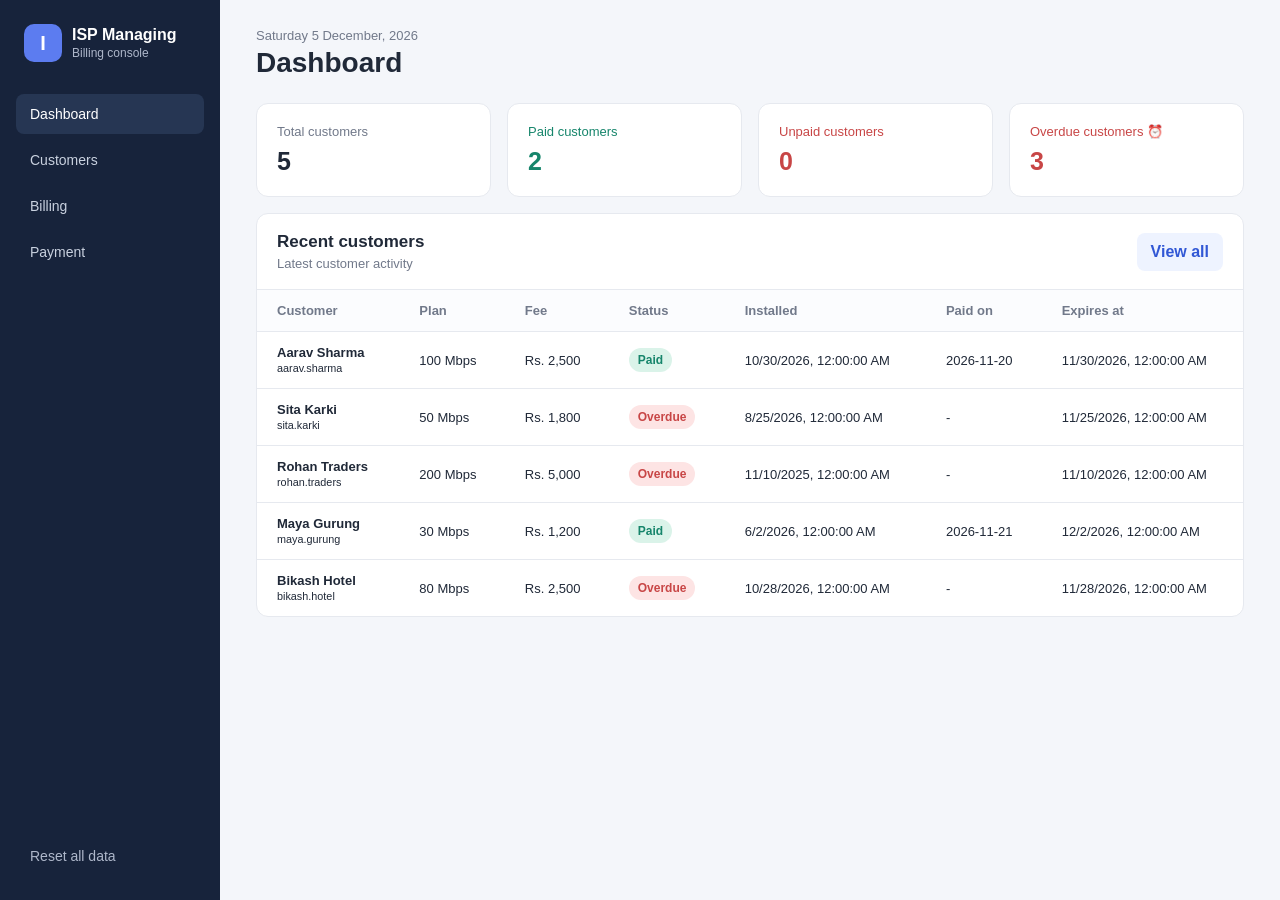
==== in.html @ a0f0c52c "Upload ISP billing website Co-authored-by: Copilot <223556219+Copilot@users.noreply.github.com>" ====
<!DOCTYPE html>
<html lang="en">
<head>
    <meta charset="UTF-8">
    <meta name="viewport" content="width=device-width, initial-scale=1.0">
    <title>ISP Managing</title>
    <meta name="theme-color" content="#17233b">
    <meta name="apple-mobile-web-app-capable" content="yes">
    <meta name="apple-mobile-web-app-status-bar-style" content="default">
    <link rel="manifest" href="manifest.webmanifest">
    <link rel="apple-touch-icon" href="icon.svg">
    <link rel="stylesheet" href="style.css">
</head>
<body>
    <aside class="sidebar">
        <div class="brand">
            <div class="brand-mark">I</div>
            <div>
                <strong>ISP Managing</strong>
                <span>Billing console</span>
            </div>
        </div>

        <nav>
            <button class="nav-item active" data-view="dashboard">Dashboard</button>
            <button class="nav-item" data-view="customers">Customers</button>
            <button class="nav-item" data-view="billing">Billing</button>
            <button class="nav-item" data-view="payments">Payment</button>
        </nav>

        <button class="nav-item reset-data" id="resetData">Reset all data</button>
    </aside>

    <main>
        <header>
            <div>
                <p class="eyebrow" id="today"></p>
                <h1 id="pageTitle">Dashboard</h1>
            </div>
            <button class="primary" id="openCustomerModal" hidden>+ Add customer</button>
        </header>

        <section class="view active" id="dashboardView">
            <div class="stats">
                <button class="stat stat-link" data-customer-status="all">
                    <span>Total customers</span>
                    <strong id="customerCount">0</strong>
                </button>
                <button class="stat stat-link dashboard-paid" data-customer-status="Paid">
                    <span>Paid customers</span>
                    <strong id="paidCount">0</strong>
                </button>
                <button class="stat stat-link dashboard-unpaid" data-customer-status="Pending">
                    <span>Unpaid customers</span>
                    <strong id="unpaidCount">0</strong>
                </button>
                <button class="stat stat-link dashboard-overdue" data-customer-status="Overdue">
                    <span>Overdue customers <span aria-hidden="true">⏰</span></span>
                    <strong id="overdueCount">0</strong>
                </button>
            </div>

            <div class="panel">
                <div class="panel-header">
                    <div>
                        <h2>Recent customers</h2>
                        <p>Latest customer activity</p>
                    </div>
                    <button class="secondary" data-go="customers">View all</button>
                </div>
                <div class="table-wrap">
                    <table>
                        <thead>
                            <tr>
                                <th>Customer</th>
                                <th>Plan</th>
                                <th>Fee</th>
                                <th>Status</th>
                                <th>Installed</th>
                                <th>Paid on</th>
                                <th>Expires at</th>
                            </tr>
                        </thead>
                        <tbody id="recentCustomerRows"></tbody>
                    </table>
                </div>
            </div>
        </section>

        <section class="view" id="customersView">
            <div class="toolbar">
                <input type="search" id="customerSearch" placeholder="Search name, phone or username...">
                <select id="statusFilter">
                    <option value="all">All statuses</option>
                    <option value="Paid">Paid</option>
                    <option value="Pending">Unpaid</option>
                    <option value="Overdue">Overdue</option>
                </select>
            </div>
            <div class="panel">
                <div class="table-wrap">
                    <table>
                        <thead>
                            <tr>
                                        <th>Username</th>
                                <th>Customer</th>
                                <th>Phone</th>
                                <th>Plan</th>
                                        <th>Duration</th>
                                <th>Fee</th>
                                <th>Status</th>
                                        <th>Installed</th>
                                        <th>Paid on</th>
                                <th>Expires at</th>
                                <th></th>
                            </tr>
                        </thead>
                        <tbody id="customerRows"></tbody>
                    </table>
                </div>
            </div>
        </section>

        <section class="view" id="billingView">
            <div class="toolbar">
                <h2>Package installation history</h2>
            </div>
            <div class="panel">
                <div class="table-wrap">
                    <table>
                        <thead>
                            <tr>
                                <th>Username</th>
                                <th>Customer</th>
                                <th>Plan</th>
                                <th>Duration</th>
                                <th>Fee</th>
                                <th>Installed at</th>
                                <th>Expires at</th>
                                <th>Status</th>
                                <th>Action</th>
                            </tr>
                        </thead>
                        <tbody id="billingRows"></tbody>
                    </table>
                </div>
            </div>
        </section>

        <section class="view" id="paymentsView">
            <div class="stats">
                <article class="stat payment-monthly">
                    <span>Monthly revenue</span>
                    <strong id="monthlyRevenue">Rs. 0</strong>
                </article>
                <article class="stat payment-yearly">
                    <span>Yearly revenue</span>
                    <strong id="yearlyRevenue">Rs. 0</strong>
                </article>
                <article class="stat payment-unpaid">
                    <span>Unpaid amount</span>
                    <strong id="unpaidAmount">Rs. 0</strong>
                </article>
                <article class="stat payment-overdue">
                    <span>Overdue amount <span aria-hidden="true">⏰</span></span>
                    <strong id="overdueAmount">Rs. 0</strong>
                </article>
                <article class="stat payment-total">
                    <span>Total revenue</span>
                    <strong id="totalRevenue">Rs. 0</strong>
                </article>
            </div>
            <div class="panel">
                <div class="panel-header">
                    <div>
                        <h2>Payment history</h2>
                        <p>Recorded customer payments</p>
                    </div>
                </div>
                <div class="table-wrap">
                    <table>
                        <thead>
                            <tr>
                                <th>Username</th>
                                <th>Customer</th>
                                <th>Payment date</th>
                                <th>Amount</th>
                            </tr>
                        </thead>
                        <tbody id="paymentRows"></tbody>
                    </table>
                </div>
            </div>
        </section>
    </main>

    <div class="modal-backdrop" id="customerModal" aria-hidden="true">
        <div class="modal">
            <div class="modal-header">
                <h2 id="customerModalTitle">Add customer</h2>
                <button class="icon-button" id="closeCustomerModal" aria-label="Close">&times;</button>
            </div>
            <form id="customerForm">
                <label>Full name<input name="name" required></label>
                <label>Phone<input name="phone" required></label>
                <label>Username<input name="username" required></label>
                <div class="initial-package-fields">
                    <h3>Initial package</h3>
                    <div class="form-grid">
                        <label>Plan
                            <select name="plan">
                                <option>30 Mbps</option>
                                <option>50 Mbps</option>
                                <option>80 Mbps</option>
                                <option>100 Mbps</option>
                                <option>200 Mbps</option>
                            </select>
                        </label>
                        <label>Fee (Rs.)<input name="fee" type="number" min="1" required></label>
                    </div>
                    <div class="form-grid">
                        <label>Duration
                            <select name="months">
                                <option value="1">1 month</option>
                                <option value="3">3 months</option>
                                <option value="6">6 months</option>
                                <option value="12">12 months</option>
                            </select>
                        </label>
                        <label>Status
                            <select name="status">
                                <option>Pending</option>
                                <option>Paid</option>
                            </select>
                        </label>
                        <label>Installed at<input name="installDate" type="datetime-local" required></label>
                        <label>Payment date<input name="paymentDate" type="date"></label>
                        <label>Expires at<input name="expiresAtPreview" type="datetime-local" readonly></label>
                    </div>
                </div>
                <button class="primary form-submit" type="submit" id="saveCustomerButton">Save customer</button>
            </form>
        </div>
    </div>

    <div class="modal-backdrop" id="packageModal" aria-hidden="true">
        <div class="modal">
            <div class="modal-header">
                <div>
                    <h2>Install package</h2>
                    <p id="packageCustomerName"></p>
                </div>
                <button class="icon-button" id="closePackageModal" aria-label="Close">&times;</button>
            </div>
            <form id="packageForm">
                <div class="form-grid">
                    <label>Plan
                        <select name="plan">
                            <option>30 Mbps</option>
                            <option>50 Mbps</option>
                            <option>80 Mbps</option>
                            <option>100 Mbps</option>
                            <option>200 Mbps</option>
                        </select>
                    </label>
                    <label>Fee (Rs.)<input name="fee" type="number" min="1" required></label>
                </div>
                <div class="form-grid">
                    <label>Duration
                        <select name="months">
                            <option value="1">1 month</option>
                            <option value="3">3 months</option>
                            <option value="6">6 months</option>
                            <option value="12">12 months</option>
                        </select>
                    </label>
                    <label>Status
                        <select name="status">
                            <option>Pending</option>
                            <option>Paid</option>
                        </select>
                    </label>
                </div>
                <div class="form-grid">
                    <label>Installed at<input name="installDate" type="datetime-local" required></label>
                    <label>Expires at<input name="expiresAtPreview" type="datetime-local" readonly></label>
                </div>
                <label>Payment date<input name="paymentDate" type="date"></label>
                <button class="primary form-submit" type="submit">Install package</button>
            </form>
        </div>
    </div>

    <script src="ff.js"></script>
</body>
</html>
---- style.css ----
:root {
    --navy: #17233b;
    --blue: #3157d5;
    --blue-light: #eef3ff;
    --green: #16856b;
    --red: #c84646;
    --amber: #9a6b11;
    --text: #202938;
    --muted: #71798a;
    --border: #e6e9ef;
    --background: #f4f6fa;
}

* { box-sizing: border-box; }
[hidden] { display: none !important; }

body {
    margin: 0;
    min-height: 100vh;
    overflow-x: hidden;
    font-family: Inter, Segoe UI, Arial, sans-serif;
    color: var(--text);
    background: var(--background);
}

.sidebar {
    position: fixed;
    inset: 0 auto 0 0;
    width: 220px;
    padding: 24px 16px;
    background: var(--navy);
    color: white;
    display: flex;
    flex-direction: column;
}

.brand {
    display: flex;
    align-items: center;
    gap: 10px;
    margin: 0 8px 32px;
}

.brand-mark {
    width: 38px;
    height: 38px;
    border-radius: 10px;
    display: grid;
    place-items: center;
    background: #5c7cf0;
    font-size: 20px;
    font-weight: 800;
}

.brand strong, .brand span { display: block; }
.brand span { color: #aeb7ca; font-size: 12px; margin-top: 2px; }

nav { display: grid; gap: 6px; }

.nav-item {
    width: 100%;
    border: 0;
    border-radius: 8px;
    padding: 12px 14px;
    background: transparent;
    color: #c9d1df;
    text-align: left;
    cursor: pointer;
    font-size: 14px;
}

.nav-item:hover, .nav-item.active { background: #263653; color: white; }
.reset-data { margin-top: auto; color: #aeb7ca; }

main {
    margin-left: 220px;
    min-height: 100vh;
    max-height: 100vh;
    overflow-y: auto;
    padding: 28px 36px;
}

header, .panel-header, .toolbar {
    display: flex;
    align-items: center;
    justify-content: space-between;
}

header { margin-bottom: 24px; }
h1 { margin: 4px 0 0; font-size: 28px; }
h2 { margin: 0; font-size: 17px; }
.eyebrow { margin: 0; color: var(--muted); font-size: 13px; }

button, input, select { font: inherit; }

.primary, .secondary {
    border: 0;
    border-radius: 8px;
    padding: 10px 14px;
    cursor: pointer;
    font-weight: 700;
}

.primary { background: var(--blue); color: white; }
.secondary { background: var(--blue-light); color: var(--blue); }
.primary:hover { background: #264abf; }

.view { display: none; }
.view.active { display: block; }

.stats {
    display: grid;
    grid-template-columns: repeat(auto-fit, minmax(190px, 1fr));
    gap: 16px;
    margin-bottom: 16px;
}

.stat {
    background: white;
    border: 1px solid var(--border);
    border-radius: 12px;
    padding: 20px;
    display: grid;
    gap: 8px;
}

.stat span { color: var(--muted); font-size: 13px; }
.stat strong { font-size: 25px; }
.stat small { color: var(--muted); }
.stat .positive { color: var(--green); }
.stat-link {
    width: 100%;
    color: var(--text);
    text-align: left;
    cursor: pointer;
}
.stat-link:hover { border-color: #b9c8fb; box-shadow: 0 3px 12px rgba(49, 87, 213, .08); }
.dashboard-paid > span, .dashboard-paid > strong { color: var(--green); }
.dashboard-unpaid > span, .dashboard-unpaid > strong,
.dashboard-overdue > span, .dashboard-overdue > strong { color: var(--red); }

.payment-monthly span { color: var(--blue); }
.payment-yearly span { color: var(--amber); }
.payment-monthly strong, .payment-yearly strong { color: var(--green); }
.payment-unpaid strong, .payment-overdue strong { color: var(--red); }

.panel {
    background: white;
    border: 1px solid var(--border);
    border-radius: 12px;
    overflow: hidden;
}

.panel-header { padding: 18px 20px; }
.panel-header p { margin: 4px 0 0; color: var(--muted); font-size: 13px; }

.toolbar { margin-bottom: 14px; gap: 12px; }
.toolbar input, .toolbar select {
    border: 1px solid var(--border);
    border-radius: 8px;
    background: white;
    padding: 10px 12px;
}
.toolbar input { width: 300px; }

.table-wrap {
    max-height: 520px;
    overflow: auto;
}
table { width: 100%; border-collapse: collapse; font-size: 13px; }
th, td { padding: 13px 20px; border-top: 1px solid var(--border); text-align: left; }
th { color: var(--muted); font-weight: 600; background: #fbfcfe; }
td { white-space: nowrap; }

.status {
    display: inline-block;
    border-radius: 999px;
    padding: 5px 9px;
    font-size: 12px;
    font-weight: 700;
}
.status-paid { background: #daf3e9; color: var(--green); }
.status-pending { background: #fff1ce; color: var(--amber); }
.status-overdue { background: #fde4e4; color: var(--red); }

.action-button {
    border: 0;
    border-radius: 6px;
    background: #edf1ff;
    color: var(--blue);
    padding: 7px 9px;
    cursor: pointer;
    margin-right: 4px;
}
.action-button.danger { background: #fff0f0; color: var(--red); }

.modal-backdrop {
    position: fixed;
    inset: 0;
    z-index: 10;
    display: none;
    place-items: center;
    overflow-y: auto;
    padding: 16px;
    background: rgba(15, 24, 43, .48);
}
.modal-backdrop.open { display: grid; }

.modal {
    width: min(520px, calc(100% - 32px));
    max-height: calc(100vh - 32px);
    max-height: calc(100dvh - 32px);
    display: flex;
    flex-direction: column;
    border-radius: 14px;
    background: white;
    padding: 20px;
    box-shadow: 0 20px 50px rgba(20, 30, 50, .25);
}
.modal-header { display: flex; justify-content: space-between; align-items: center; flex: 0 0 auto; margin-bottom: 16px; }
.icon-button { border: 0; background: transparent; font-size: 24px; cursor: pointer; color: var(--muted); }

form { display: grid; gap: 12px; }
#customerForm, #packageForm {
    min-height: 0;
    flex: 1 1 auto;
    overflow-y: auto;
    overscroll-behavior: contain;
}
form label { display: grid; gap: 7px; color: var(--muted); font-size: 13px; }
form input, form select { width: 100%; border: 1px solid var(--border); border-radius: 8px; padding: 10px; }
.form-grid { display: grid; grid-template-columns: 1fr 1fr; gap: 12px; }
.form-submit { margin-top: 4px; }
.initial-package-fields { display: grid; gap: 12px; }
.initial-package-fields h3 { margin: 4px 0 0; color: var(--text); font-size: 15px; }
.customer-name-link {
    border: 0;
    padding: 0;
    background: transparent;
    color: var(--blue);
    cursor: pointer;
    font-weight: 700;
}
.customer-name-link:hover { text-decoration: underline; }

.empty { color: var(--muted); text-align: center; padding: 30px; }

@media (max-width: 800px) {
    .sidebar { position: static; width: 100%; height: auto; padding: 12px; }
    .brand { margin-bottom: 10px; }
    nav { grid-template-columns: repeat(4, minmax(0, 1fr)); }
    .reset-data { margin-top: 6px; }
    main { margin-left: 0; padding: 20px 16px; }
    .stats { grid-template-columns: 1fr; }
    .toolbar { align-items: stretch; }
    .toolbar input { width: 100%; }
    .form-grid { grid-template-columns: 1fr; }
    .modal-backdrop { padding: 8px; }
    .modal {
        width: 100%;
        max-height: calc(100vh - 16px);
        max-height: calc(100dvh - 16px);
        padding: 16px;
    }
}
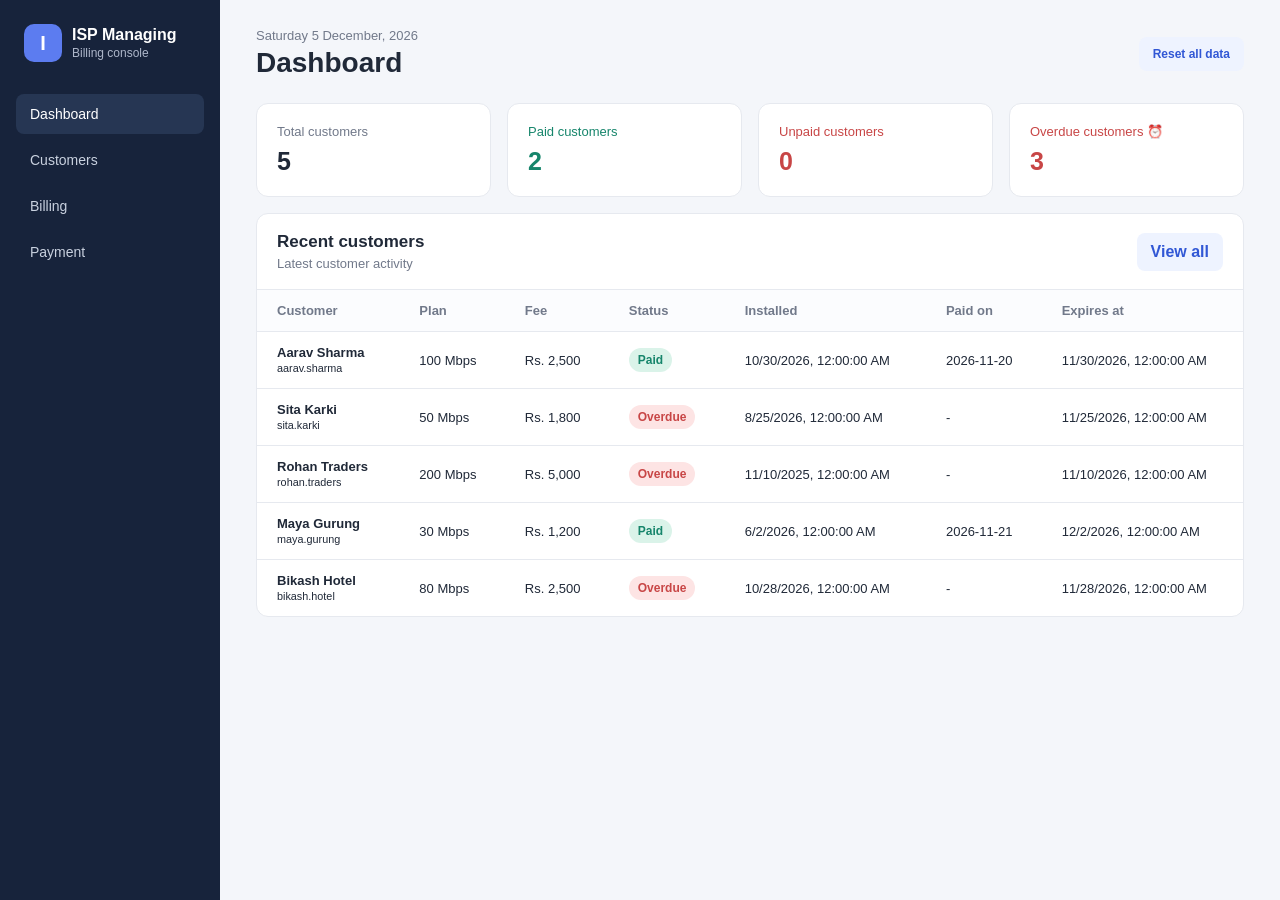
==== commit a2f11804: "Move reset action to header Co-authored-by: Copilot <223556219+Copilot@users.noreply.github.com>" ====
--- a/in.html
+++ b/in.html
@@ -28,7 +28,6 @@
             <button class="nav-item" data-view="payments">Payment</button>
         </nav>
 
-        <button class="nav-item reset-data" id="resetData">Reset all data</button>
     </aside>
 
     <main>
@@ -37,7 +36,10 @@
                 <p class="eyebrow" id="today"></p>
                 <h1 id="pageTitle">Dashboard</h1>
             </div>
-            <button class="primary" id="openCustomerModal" hidden>+ Add customer</button>
+            <div class="header-actions">
+                <button class="primary" id="openCustomerModal" hidden>+ Add customer</button>
+                <button class="secondary reset-data" id="resetData">Reset all data</button>
+            </div>
         </header>
 
         <section class="view active" id="dashboardView">
--- a/style.css
+++ b/style.css
@@ -70,8 +70,6 @@
 }
 
 .nav-item:hover, .nav-item.active { background: #263653; color: white; }
-.reset-data { margin-top: auto; color: #aeb7ca; }
-
 main {
     margin-left: 220px;
     min-height: 100vh;
@@ -87,6 +85,8 @@
 }
 
 header { margin-bottom: 24px; }
+.header-actions { display: flex; align-items: center; gap: 8px; }
+.reset-data { padding: 7px 10px; font-size: 12px; white-space: nowrap; }
 h1 { margin: 4px 0 0; font-size: 28px; }
 h2 { margin: 0; font-size: 17px; }
 .eyebrow { margin: 0; color: var(--muted); font-size: 13px; }
@@ -249,8 +249,9 @@
     .sidebar { position: static; width: 100%; height: auto; padding: 12px; }
     .brand { margin-bottom: 10px; }
     nav { grid-template-columns: repeat(4, minmax(0, 1fr)); }
-    .reset-data { margin-top: 6px; }
     main { margin-left: 0; padding: 20px 16px; }
+    header { flex-wrap: wrap; gap: 10px; }
+    .header-actions { margin-left: auto; }
     .stats { grid-template-columns: 1fr; }
     .toolbar { align-items: stretch; }
     .toolbar input { width: 100%; }
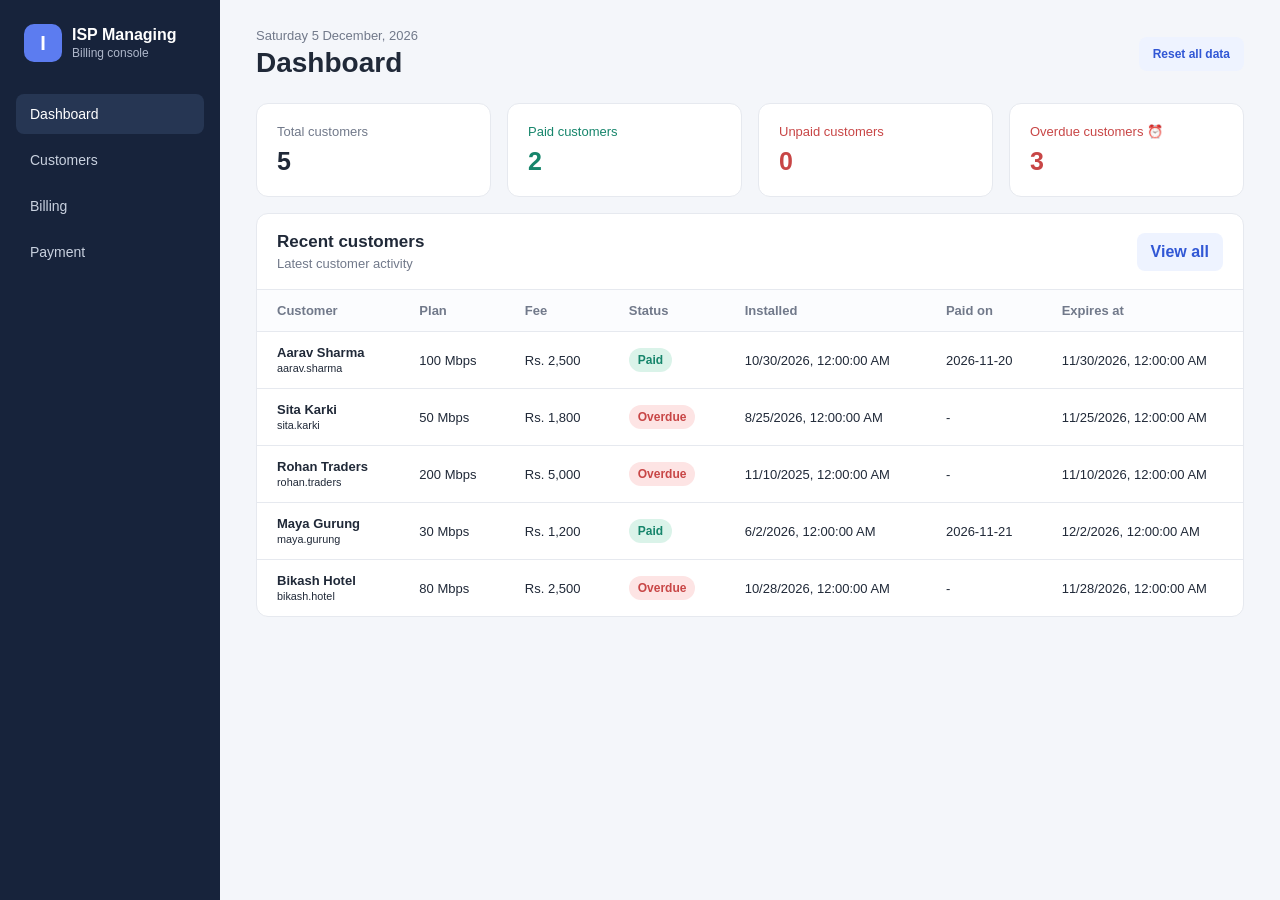
==== commit 9f9ee85b: "Use in-app reset PIN dialog" ====
--- a/in.html
+++ b/in.html
@@ -293,6 +293,22 @@
         </div>
     </div>
 
+    <div class="modal-backdrop" id="resetPinModal" aria-hidden="true">
+        <div class="modal" role="dialog" aria-modal="true" aria-labelledby="resetPinTitle">
+            <div class="modal-header">
+                <h2 id="resetPinTitle">Reset all data</h2>
+                <button class="icon-button" id="closeResetPinModal" type="button" aria-label="Close">&times;</button>
+            </div>
+            <form id="resetPinForm">
+                <label>Reset PIN
+                    <input name="pin" type="password" inputmode="numeric" pattern="[0-9]{4}" maxlength="4" autocomplete="off" required>
+                </label>
+                <p class="form-error" id="resetPinError" role="alert" aria-live="polite"></p>
+                <button class="primary form-submit" type="submit">Continue</button>
+            </form>
+        </div>
+    </div>
+
     <script src="ff.js"></script>
 </body>
 </html>
--- a/style.css
+++ b/style.css
@@ -231,6 +231,8 @@
 form input, form select { width: 100%; border: 1px solid var(--border); border-radius: 8px; padding: 10px; }
 .form-grid { display: grid; grid-template-columns: 1fr 1fr; gap: 12px; }
 .form-submit { margin-top: 4px; }
+.form-error:empty { display: none; }
+.form-error { margin: 0; color: var(--red); font-size: 13px; }
 .initial-package-fields { display: grid; gap: 12px; }
 .initial-package-fields h3 { margin: 4px 0 0; color: var(--text); font-size: 15px; }
 .customer-name-link {
